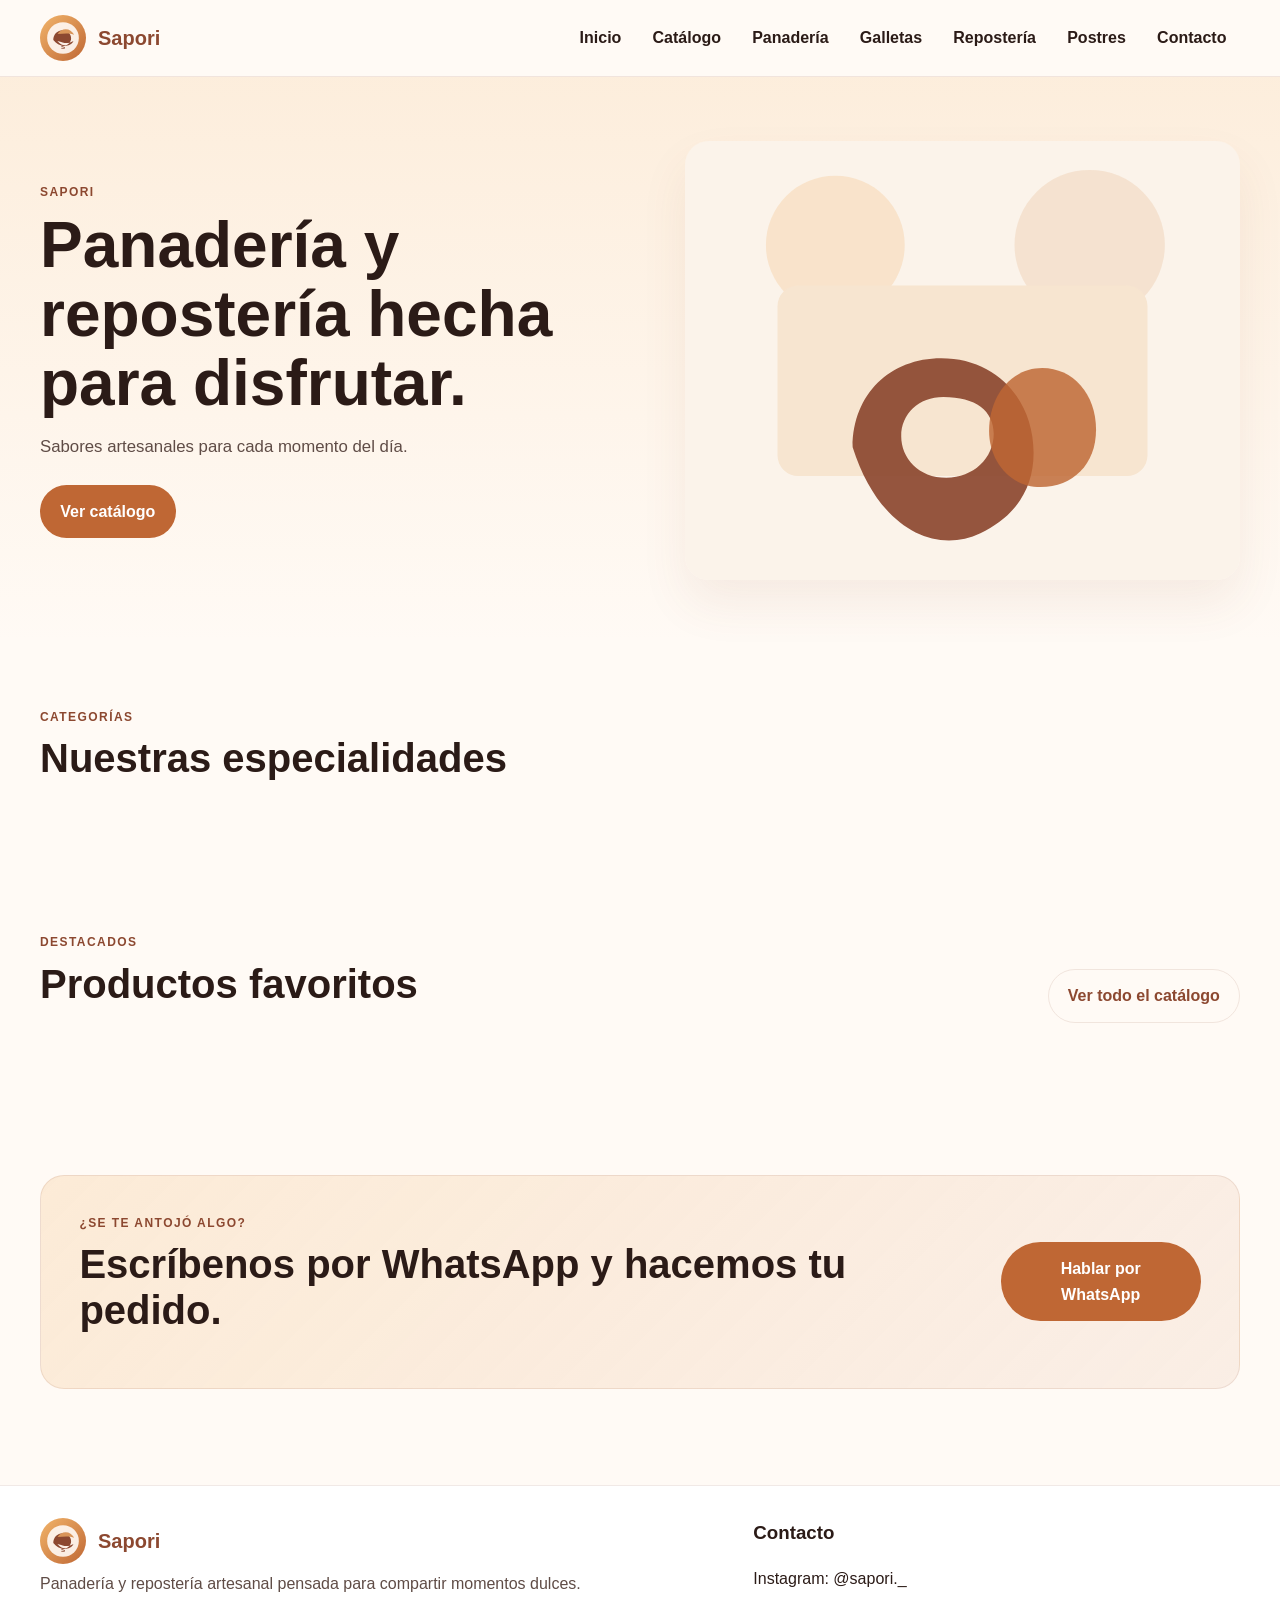
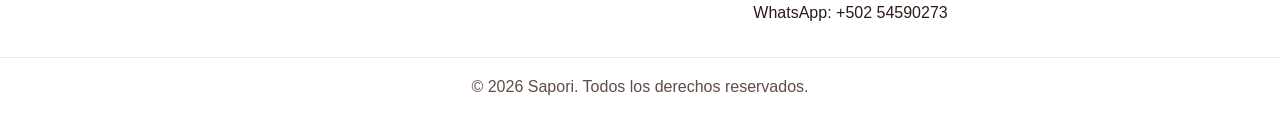
==== index.html @ 4bd4034b "Version 0.1" ====
﻿<!DOCTYPE html>
<html lang="es">
<head>
    <meta charset="UTF-8" />
    <meta name="viewport" content="width=device-width, initial-scale=1.0" />
    <meta name="description" content="Sapori ofrece panadería, galletas, repostería y postres artesanales listos para ordenar por WhatsApp." />
    <title>Sapori | Panadería y repostería</title>
    <link rel="stylesheet" href="css/styles.css" />
    <link rel="stylesheet" href="css/responsive.css" />
</head>
<body data-page="home">
    <header class="site-header">
        <div class="container header-inner">
            <a href="index.html" class="brand" aria-label="Ir a inicio">
                <img src="assets/img/logo/logo-sapori.svg" alt="Logo de Sapori" />
                <span>Sapori</span>
            </a>
            <button class="nav-toggle" aria-expanded="false" aria-controls="main-navigation" aria-label="Abrir menú de navegación">
                <span></span><span></span><span></span>
            </button>
            <nav class="site-nav" aria-label="Navegación principal">
                <ul id="main-navigation" class="nav-menu">
                    <li><a href="index.html">Inicio</a></li>
                    <li><a href="catalogo.html">Catálogo</a></li>
                    <li><a href="catalogo.html?categoria=panaderia">Panadería</a></li>
                    <li><a href="catalogo.html?categoria=galletas">Galletas</a></li>
                    <li><a href="catalogo.html?categoria=reposteria">Repostería</a></li>
                    <li><a href="catalogo.html?categoria=postres">Postres</a></li>
                    <li><a href="#contacto">Contacto</a></li>
                </ul>
            </nav>
        </div>
    </header>

    <main>
        <section class="hero section-spacing">
            <div class="container hero-grid">
                <div class="hero__content">
                    <p class="eyebrow">SAPORI</p>
                    <h1>Panadería y repostería hecha para disfrutar.</h1>
                    <p class="hero__text">Sabores artesanales para cada momento del día.</p>
                    <div class="hero__actions">
                        <a class="button button--primary" href="catalogo.html">Ver catálogo</a>
                    </div>
                </div>
                <div class="hero__visual">
                    <img src="assets/img/banners/hero-bakery.svg" alt="Pasteles y pan artesanal de Sapori" />
                </div>
            </div>
        </section>

        <section class="categories section-spacing">
            <div class="container">
                <div class="section-header">
                    <p class="eyebrow">Categorías</p>
                    <h2>Nuestras especialidades</h2>
                </div>
                <div class="category-grid" id="category-grid"></div>
            </div>
        </section>

        <section class="featured section-spacing">
            <div class="container">
                <div class="section-header section-header--row">
                    <div>
                        <p class="eyebrow">Destacados</p>
                        <h2>Productos favoritos</h2>
                    </div>
                    <a class="button button--secondary" href="catalogo.html">Ver todo el catálogo</a>
                </div>
                <div class="product-grid" id="featured-products"></div>
            </div>
        </section>

        <section class="cta-whatsapp section-spacing" id="contacto">
            <div class="container cta-whatsapp__box">
                <div>
                    <p class="eyebrow">¿Se te antojó algo?</p>
                    <h2>Escríbenos por WhatsApp y hacemos tu pedido.</h2>
                </div>
                <button class="button button--primary" type="button" data-whatsapp-contact>Hablar por WhatsApp</button>
            </div>
        </section>
    </main>

    <footer class="site-footer">
        <div class="container footer-grid">
            <div>
                <a href="index.html" class="brand brand--footer" aria-label="Ir a inicio">
                    <img src="assets/img/logo/logo-sapori.svg" alt="Logo de Sapori" />
                    <span>Sapori</span>
                </a>
                <p>Panadería y repostería artesanal pensada para compartir momentos dulces.</p>
            </div>
            <div>
                <h3>Contacto</h3>
                <ul class="footer-links">
                    <li><a href="https://www.instagram.com/sapori._/" target="_blank" rel="noreferrer">Instagram: @sapori._</a></li>
                    <li><a href="https://wa.me/50254590273" target="_blank" rel="noreferrer">WhatsApp: +502 54590273</a></li>
                </ul>
            </div>
        </div>
        <div class="footer-bottom">
            <div class="container">
                <p>© 2026 Sapori. Todos los derechos reservados.</p>
            </div>
        </div>
    </footer>

    <script src="data/categorias.js"></script>
    <script src="data/productos.js"></script>
    <script src="js/app.js"></script>
    <script src="js/whatsapp.js"></script>
    <script>
        document.addEventListener('DOMContentLoaded', function () {
            const categoryGrid = document.getElementById('category-grid');
            if (categoryGrid && window.categorias) {
                categoryGrid.innerHTML = window.categorias.map(function (category) {
                    return '<a href="catalogo.html?categoria=' + category.id + '" class="category-card"><span class="category-card__title">' + category.nombre + '</span></a>';
                }).join('');
            }

            if (window.SaporiWhatsApp && typeof window.SaporiWhatsApp.initContactButtons === 'function') {
                window.SaporiWhatsApp.initContactButtons();
            }
        });
    </script>
</body>
</html>
---- css/styles.css ----
﻿:root {
    --color-primary: #8C4830;
    --color-secondary: #BF6734;
    --color-neutral: #BFAE9F;
    --color-accent: #D99559;
    --color-accent-light: #F2B56B;
    --color-text: #2b1b17;
    --color-text-soft: #5f4c46;
    --color-background: #fffaf5;
    --color-surface: #fff;
    --color-border: rgba(140, 72, 48, 0.12);
    --color-shadow: rgba(60, 25, 15, 0.08);
    --radius-lg: 24px;
    --radius-md: 16px;
    --container-width: 1200px;
    --transition: 0.2s ease;
}

* { box-sizing: border-box; }
html { scroll-behavior: smooth; }
body {
    margin: 0;
    font-family: Arial, Helvetica, sans-serif;
    background: var(--color-background);
    color: var(--color-text);
    line-height: 1.6;
}
img { max-width: 100%; display: block; }
a { color: inherit; text-decoration: none; }
button, textarea { font: inherit; }
button { cursor: pointer; }
.container { width: min(100% - 2rem, var(--container-width)); margin: 0 auto; }
.section-spacing { padding: 4rem 0; }
.section-spacing-sm { padding: 1.5rem 0 0.5rem; }
.eyebrow {
    margin: 0 0 0.5rem;
    font-size: 0.75rem;
    letter-spacing: 0.12em;
    text-transform: uppercase;
    font-weight: 700;
    color: var(--color-primary);
}
h1, h2, h3, p { margin-top: 0; }
h1 { font-size: clamp(2.1rem, 6vw, 4rem); line-height: 1.08; margin-bottom: 1rem; }
h2 { font-size: clamp(1.7rem, 5vw, 2.5rem); line-height: 1.15; margin-bottom: 1rem; }
p { color: var(--color-text-soft); }
.site-header {
    position: sticky; top: 0; z-index: 100; background: rgba(255, 250, 245, 0.95);
    border-bottom: 1px solid var(--color-border); backdrop-filter: blur(8px);
}
.header-inner { display: flex; align-items: center; justify-content: space-between; min-height: 76px; }
.brand { display: inline-flex; align-items: center; gap: 0.75rem; font-size: 1.25rem; font-weight: 700; color: var(--color-primary); }
.brand img { width: 46px; height: 46px; border-radius: 50%; object-fit: cover; }
.nav-toggle {
    display: inline-flex; flex-direction: column; justify-content: center; gap: 5px;
    width: 46px; height: 46px; border: 1px solid var(--color-border); border-radius: 12px; background: var(--color-surface);
}
.nav-toggle span { width: 22px; height: 2px; background: var(--color-primary); display: block; margin: 0 auto; }
.nav-menu {
    position: absolute; right: 0; top: calc(100% + 0.75rem); min-width: min(80vw, 260px); display: none; flex-direction: column;
    list-style: none; padding: 1rem; margin: 0; background: var(--color-surface); border: 1px solid var(--color-border); border-radius: var(--radius-md);
    box-shadow: 0 16px 34px var(--color-shadow);
}
.nav-menu.is-open { display: flex; }
.nav-menu a { display: block; padding: 0.7rem 0.5rem; color: var(--color-text); font-weight: 600; }
.nav-menu a:hover, .nav-menu a:focus-visible { color: var(--color-primary); }
.hero-grid, .footer-grid, .product-detail { display: grid; gap: 2rem; }
.hero { background: linear-gradient(180deg, rgba(242, 181, 107, 0.18) 0%, rgba(255,255,255,0) 100%); }
.hero__content { display: flex; flex-direction: column; justify-content: center; }
.hero__text { font-size: 1.05rem; margin-bottom: 1.5rem; }
.hero__actions { display: flex; gap: 1rem; flex-wrap: wrap; }
.hero__visual img { border-radius: var(--radius-lg); box-shadow: 0 24px 48px rgba(140, 72, 48, 0.08); }
.button {
    display: inline-flex; align-items: center; justify-content: center; min-height: 48px; padding: 0.8rem 1.2rem; border-radius: 999px; border: 1px solid transparent;
    font-weight: 700; transition: transform var(--transition), background var(--transition), border-color var(--transition);
}
.button:hover, .button:focus-visible { transform: translateY(-1px); }
.button--primary { background: var(--color-secondary); color: #fff; }
.button--primary:hover, .button--primary:focus-visible { background: var(--color-primary); }
.button--secondary { background: transparent; border-color: var(--color-border); color: var(--color-primary); }
.button--ghost { background: #f4eee9; color: var(--color-text-soft); pointer-events: none; }
.section-header { margin-bottom: 1.5rem; }
.section-header--row { display: flex; flex-wrap: wrap; align-items: end; justify-content: space-between; gap: 1rem; }
.category-grid, .product-grid { display: grid; gap: 1.25rem; }
.category-card {
    display: flex; align-items: end; justify-content: center; min-height: 180px; padding: 1.5rem;
    background: linear-gradient(135deg, rgba(191, 103, 52, 0.9), rgba(217, 149, 89, 0.85));
    color: #fff; border-radius: var(--radius-lg); box-shadow: 0 18px 30px rgba(140, 72, 48, 0.1);
}
.category-card__title { font-size: 1.25rem; font-weight: 700; }
.product-card { overflow: hidden; background: var(--color-surface); border: 1px solid var(--color-border); border-radius: var(--radius-lg); box-shadow: 0 10px 24px var(--color-shadow); }
.product-card__link { display: block; height: 100%; }
.product-card__link img { width: 100%; height: 220px; object-fit: cover; background: #f8efe7; }
.product-card__body { padding: 1rem; }
.product-card__meta { display: flex; justify-content: space-between; align-items: center; gap: 0.75rem; font-size: 0.75rem; color: var(--color-text-soft); text-transform: uppercase; letter-spacing: 0.04em; margin-bottom: 0.75rem; }
.product-card__status { display: inline-flex; align-items: center; padding: 0.35rem 0.6rem; border-radius: 999px; font-weight: 700; }
.is-available { background: rgba(32, 168, 98, 0.12); color: #1b7a52; }
.is-unavailable { background: rgba(140, 72, 48, 0.08); color: var(--color-primary); }
.product-card__price { font-size: 1.2rem; font-weight: 700; color: var(--color-primary); margin-bottom: 0.8rem; }
.product-card__cta-row { display: flex; flex-wrap: wrap; gap: 0.75rem; margin-top: 1rem; }
.filter-row { display: flex; gap: 0.75rem; overflow-x: auto; padding-bottom: 0.5rem; }
.filter-chip {
    display: inline-flex; align-items: center; justify-content: center; white-space: nowrap; min-height: 42px; padding: 0.6rem 1rem; border-radius: 999px;
    border: 1px solid var(--color-border); background: var(--color-surface); color: var(--color-text); font-weight: 600;
}
.filter-chip.is-active { background: var(--color-secondary); border-color: var(--color-secondary); color: #fff; }
.cta-whatsapp__box {
    display: flex; flex-direction: column; gap: 1.5rem; align-items: start; padding: clamp(1.5rem, 3vw, 2.5rem);
    background: linear-gradient(135deg, rgba(242, 181, 107, 0.22), rgba(191, 103, 52, 0.08)); border: 1px solid var(--color-border); border-radius: var(--radius-lg);
}
.site-footer { background: #fff; border-top: 1px solid var(--color-border); margin-top: 2rem; }
.footer-grid { padding: 2rem 0; }
.footer-links { list-style: none; padding: 0; display: grid; gap: 0.5rem; margin: 0; }
.footer-bottom { border-top: 1px solid var(--color-border); padding: 1rem 0; text-align: center; }
.product-detail__media img { width: 100%; height: clamp(280px, 45vw, 480px); object-fit: cover; border-radius: var(--radius-lg); background: #f7efe7; }
.product-detail__content { display: flex; flex-direction: column; justify-content: center; }
.product-detail__eyebrow { margin-bottom: 0.5rem; color: var(--color-primary); text-transform: uppercase; letter-spacing: 0.08em; font-size: 0.75rem; font-weight: 700; }
.product-detail__price { font-size: clamp(1.6rem, 4vw, 2.2rem); color: var(--color-primary); font-weight: 700; margin-bottom: 0.75rem; }
.status-badge { display: inline-flex; align-items: center; justify-content: center; width: fit-content; min-height: 2.1rem; padding: 0.35rem 0.8rem; border-radius: 999px; font-weight: 700; }
.status-badge--online { background: rgba(32, 168, 98, 0.12); color: #1b7a52; }
.status-badge--offline { background: rgba(140, 72, 48, 0.08); color: var(--color-primary); }
.product-detail__description { margin: 1rem 0 1.2rem; font-size: 1.05rem; }
.product-detail__actions { display: flex; flex-wrap: wrap; gap: 1rem; }
.product-detail__empty { padding: 2rem; border: 1px solid var(--color-border); border-radius: var(--radius-lg); background: var(--color-surface); text-align: center; }
.order-dialog { position: fixed; inset: 0; display: none; place-items: center; padding: 1rem; background: rgba(20,12,10,0.42); z-index: 200; }
.order-dialog.is-visible { display: grid; }
.order-dialog__panel { position: relative; width: min(100%, 540px); background: var(--color-surface); border-radius: var(--radius-lg); padding: 1.5rem; box-shadow: 0 22px 44px rgba(20,12,10,0.18); }
.order-dialog__close { position: absolute; top: 0.8rem; right: 0.8rem; border: 0; background: transparent; color: var(--color-text-soft); font-size: 2rem; line-height: 1; }
.order-dialog__item { margin: 1rem 0 1.2rem; padding: 1rem; background: #faf2ea; border-radius: var(--radius-md); }
.order-dialog label { display: block; margin-bottom: 0.5rem; font-weight: 700; color: var(--color-text); }
.order-dialog textarea { width: 100%; min-height: 150px; padding: 0.9rem 1rem; border: 1px solid var(--color-border); border-radius: var(--radius-md); resize: vertical; background: #fff; margin-bottom: 1rem; }
.empty-state { padding: 2rem 1rem; border: 1px solid var(--color-border); border-radius: var(--radius-md); background: var(--color-surface); text-align: center; }
:focus-visible { outline: 2px solid var(--color-primary); outline-offset: 3px; }
@media (min-width: 768px) {
    .nav-toggle { display: none; }
    .site-nav { display: block; }
    .nav-menu {
        position: static; display: flex; min-width: unset; flex-direction: row; gap: 0.25rem; background: transparent; border: 0; box-shadow: none; padding: 0;
    }
    .nav-menu a { padding: 0.5rem 0.85rem; }
    .category-grid { grid-template-columns: repeat(2, minmax(0, 1fr)); }
    .product-grid { grid-template-columns: repeat(2, minmax(0, 1fr)); }
    .footer-grid { grid-template-columns: 1.4fr 1fr; }
    .product-detail { grid-template-columns: 1.1fr 1fr; }
    .cta-whatsapp__box { flex-direction: row; justify-content: space-between; align-items: center; }
}
@media (min-width: 1024px) {
    .category-grid { grid-template-columns: repeat(4, minmax(0, 1fr)); }
    .product-grid { grid-template-columns: repeat(3, minmax(0, 1fr)); }
}
---- css/responsive.css ----
﻿@media (min-width: 768px) {
    .hero-grid { grid-template-columns: 1.05fr 0.95fr; }
    .page-header .container { max-width: 720px; }
}
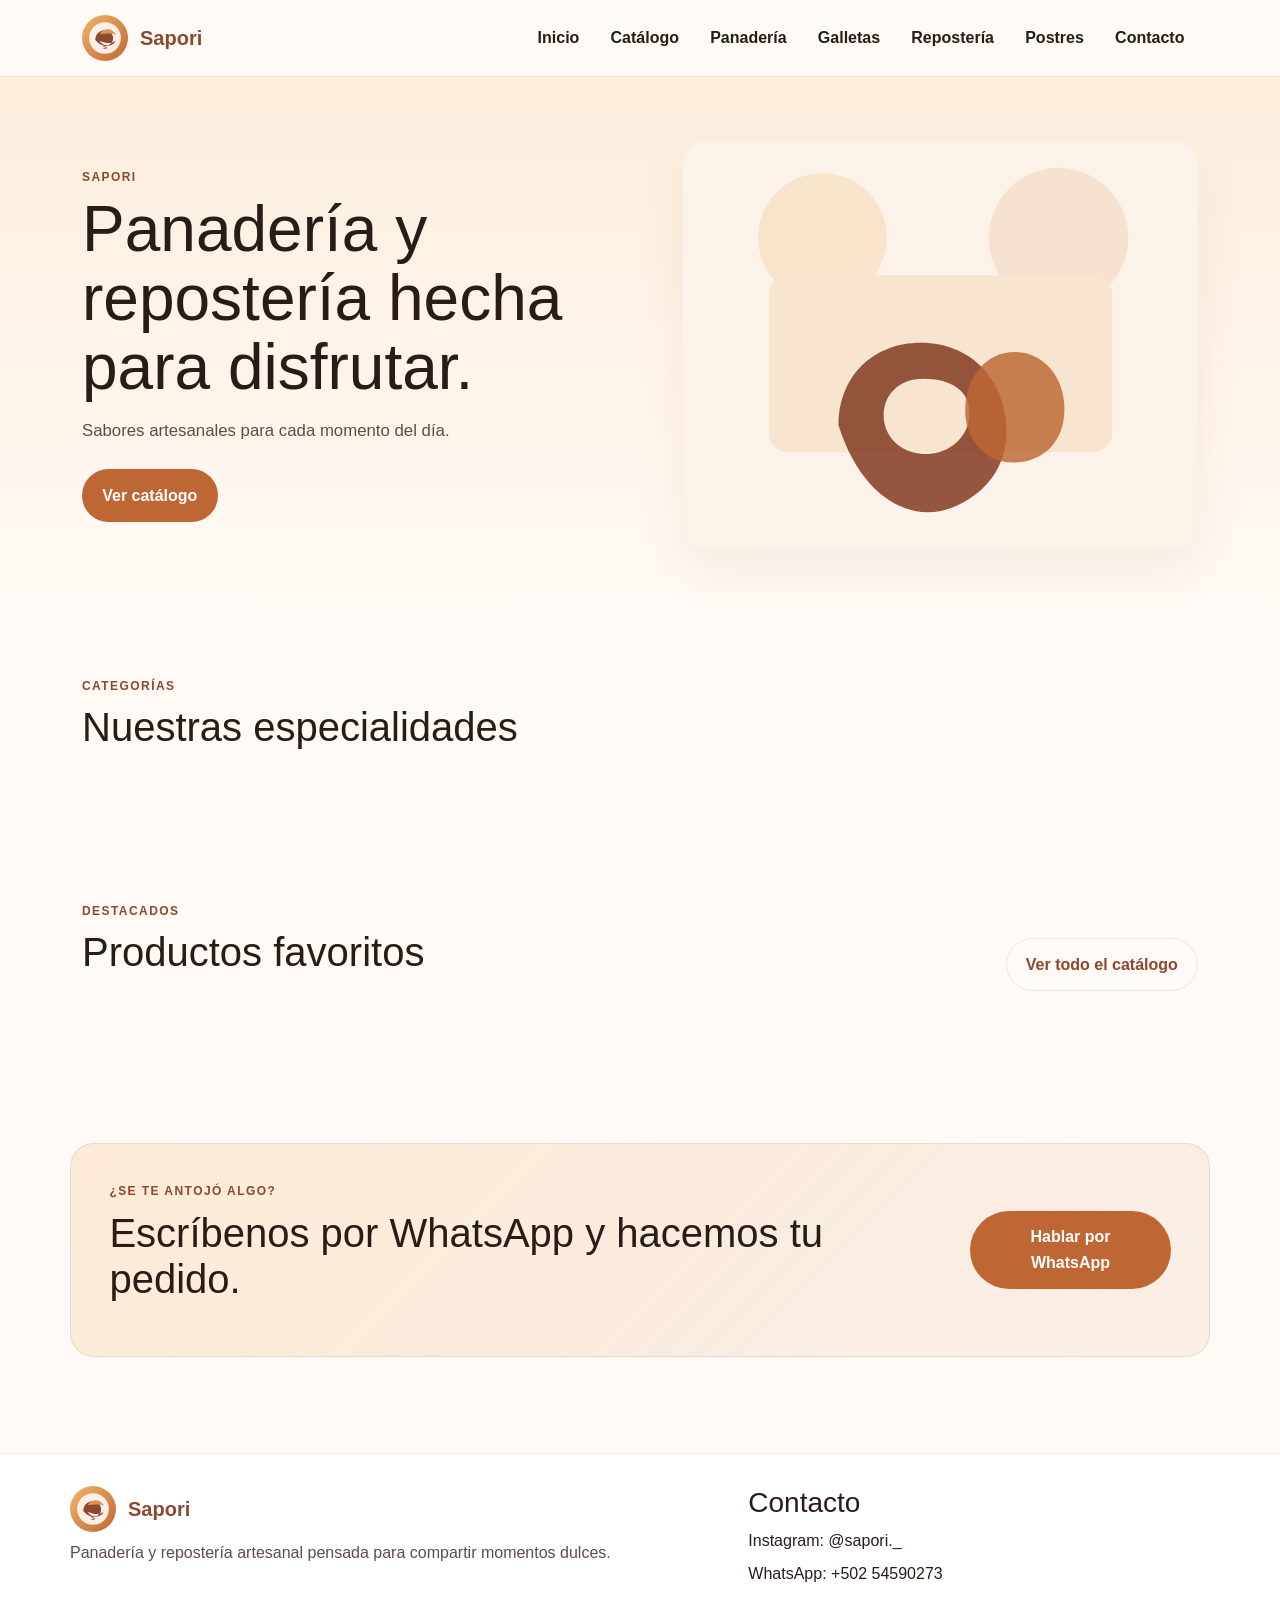
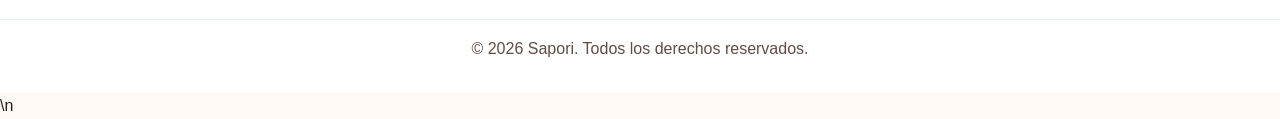
==== commit aa2d5393: "Version 0.2" ====
--- a/index.html
+++ b/index.html
@@ -1,6 +1,6 @@
 ﻿<!DOCTYPE html>
 <html lang="es">
-<head>
+<head>    <link href="https://cdn.jsdelivr.net/npm/bootstrap@5.3.3/dist/css/bootstrap.min.css" rel="stylesheet">
     <meta charset="UTF-8" />
     <meta name="viewport" content="width=device-width, initial-scale=1.0" />
     <meta name="description" content="Sapori ofrece panadería, galletas, repostería y postres artesanales listos para ordenar por WhatsApp." />
@@ -124,6 +124,9 @@
                 window.SaporiWhatsApp.initContactButtons();
             }
         });
-    </script>
-</body>
+    </script>    <script src="https://cdn.jsdelivr.net/npm/bootstrap@5.3.3/dist/js/bootstrap.bundle.min.js"></script>\n</body>
 </html>
+
+
+
+
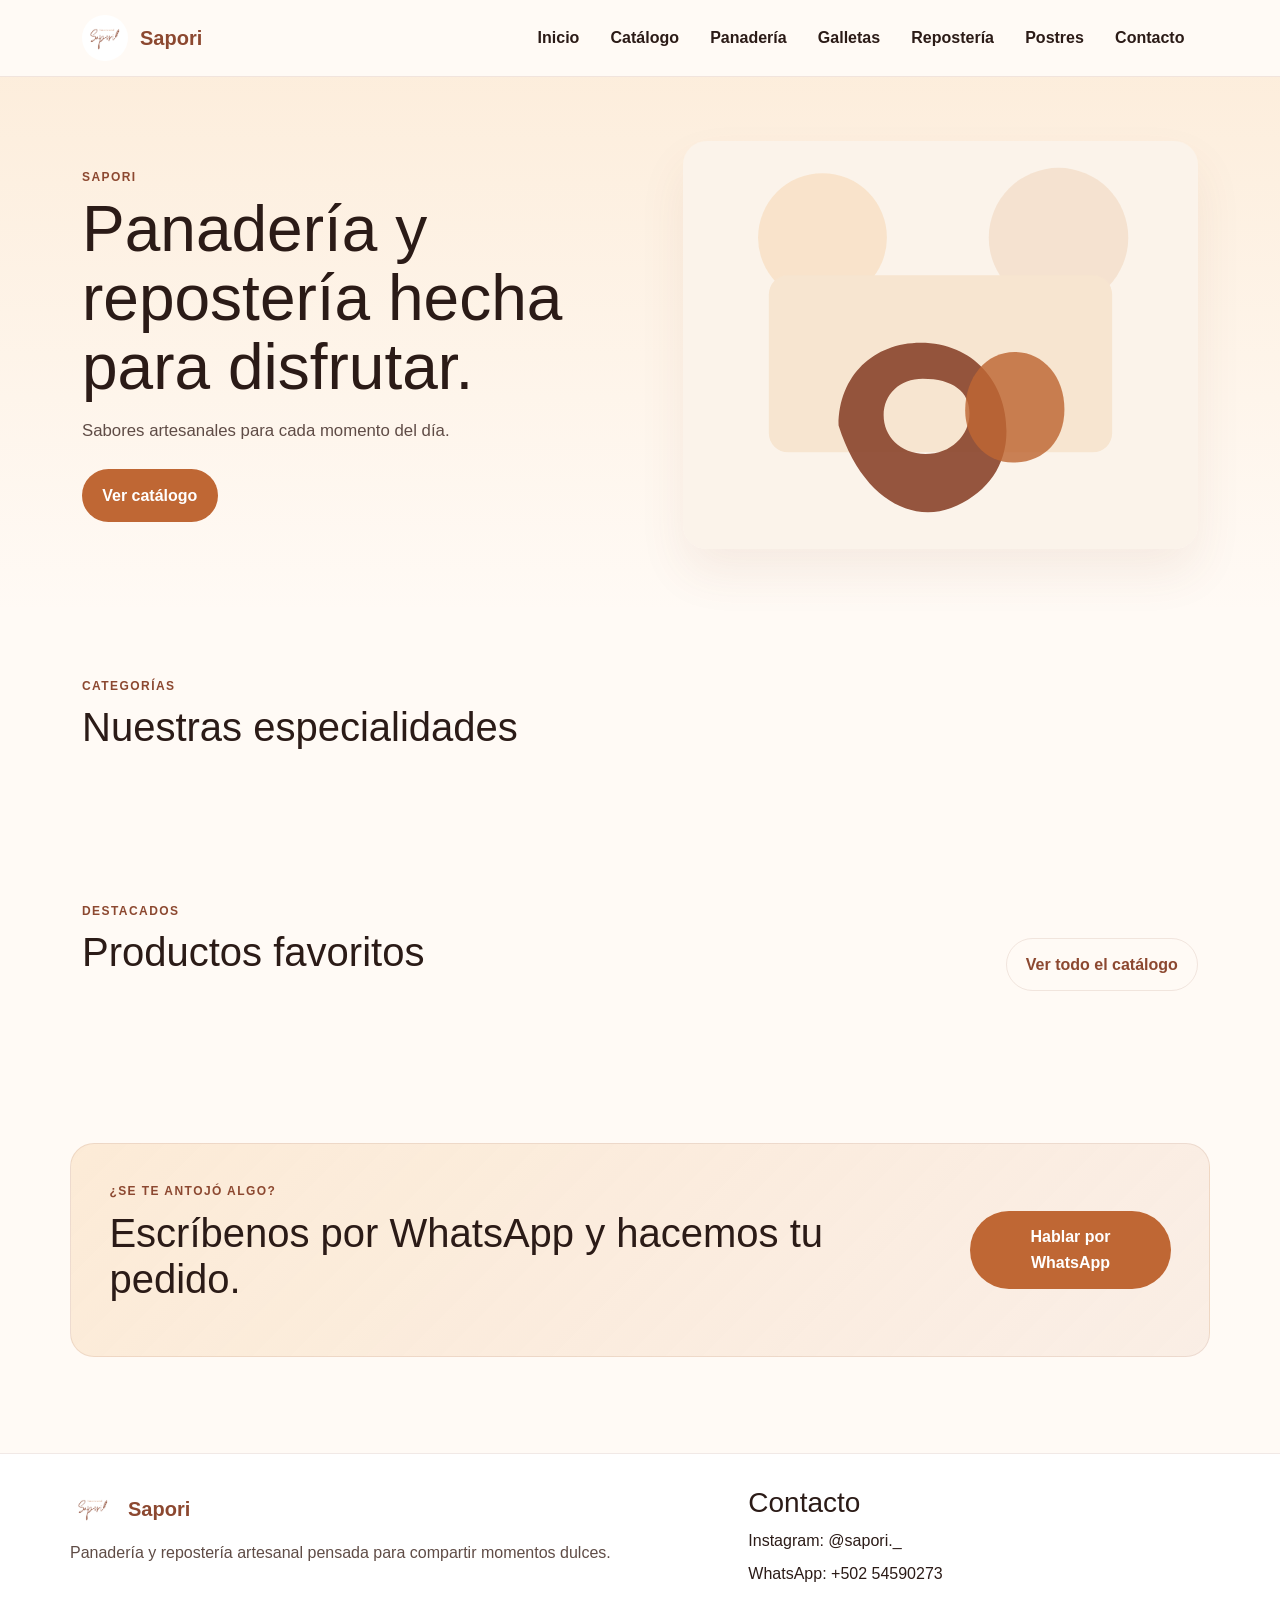
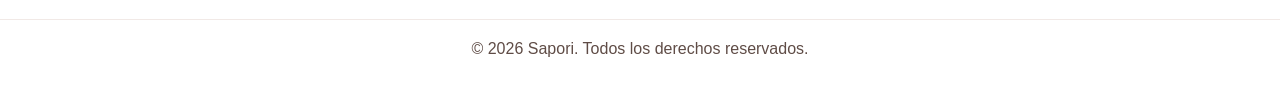
==== commit fd77cb86: "Correcciones generales" ====
--- a/index.html
+++ b/index.html
@@ -12,7 +12,7 @@
     <header class="site-header">
         <div class="container header-inner">
             <a href="index.html" class="brand" aria-label="Ir a inicio">
-                <img src="assets/img/logo/logo-sapori.svg" alt="Logo de Sapori" />
+                <img src="assets/img/logo/logo.png" alt="Logo de Sapori" />
                 <span>Sapori</span>
             </a>
             <button class="nav-toggle" aria-expanded="false" aria-controls="main-navigation" aria-label="Abrir menú de navegación">
@@ -87,7 +87,7 @@
         <div class="container footer-grid">
             <div>
                 <a href="index.html" class="brand brand--footer" aria-label="Ir a inicio">
-                    <img src="assets/img/logo/logo-sapori.svg" alt="Logo de Sapori" />
+                    <img src="assets/img/logo/logo.png" alt="Logo de Sapori" />
                     <span>Sapori</span>
                 </a>
                 <p>Panadería y repostería artesanal pensada para compartir momentos dulces.</p>
@@ -124,7 +124,7 @@
                 window.SaporiWhatsApp.initContactButtons();
             }
         });
-    </script>    <script src="https://cdn.jsdelivr.net/npm/bootstrap@5.3.3/dist/js/bootstrap.bundle.min.js"></script>\n</body>
+    </script>    <script src="https://cdn.jsdelivr.net/npm/bootstrap@5.3.3/dist/js/bootstrap.bundle.min.js"></script></body>
 </html>
 
 
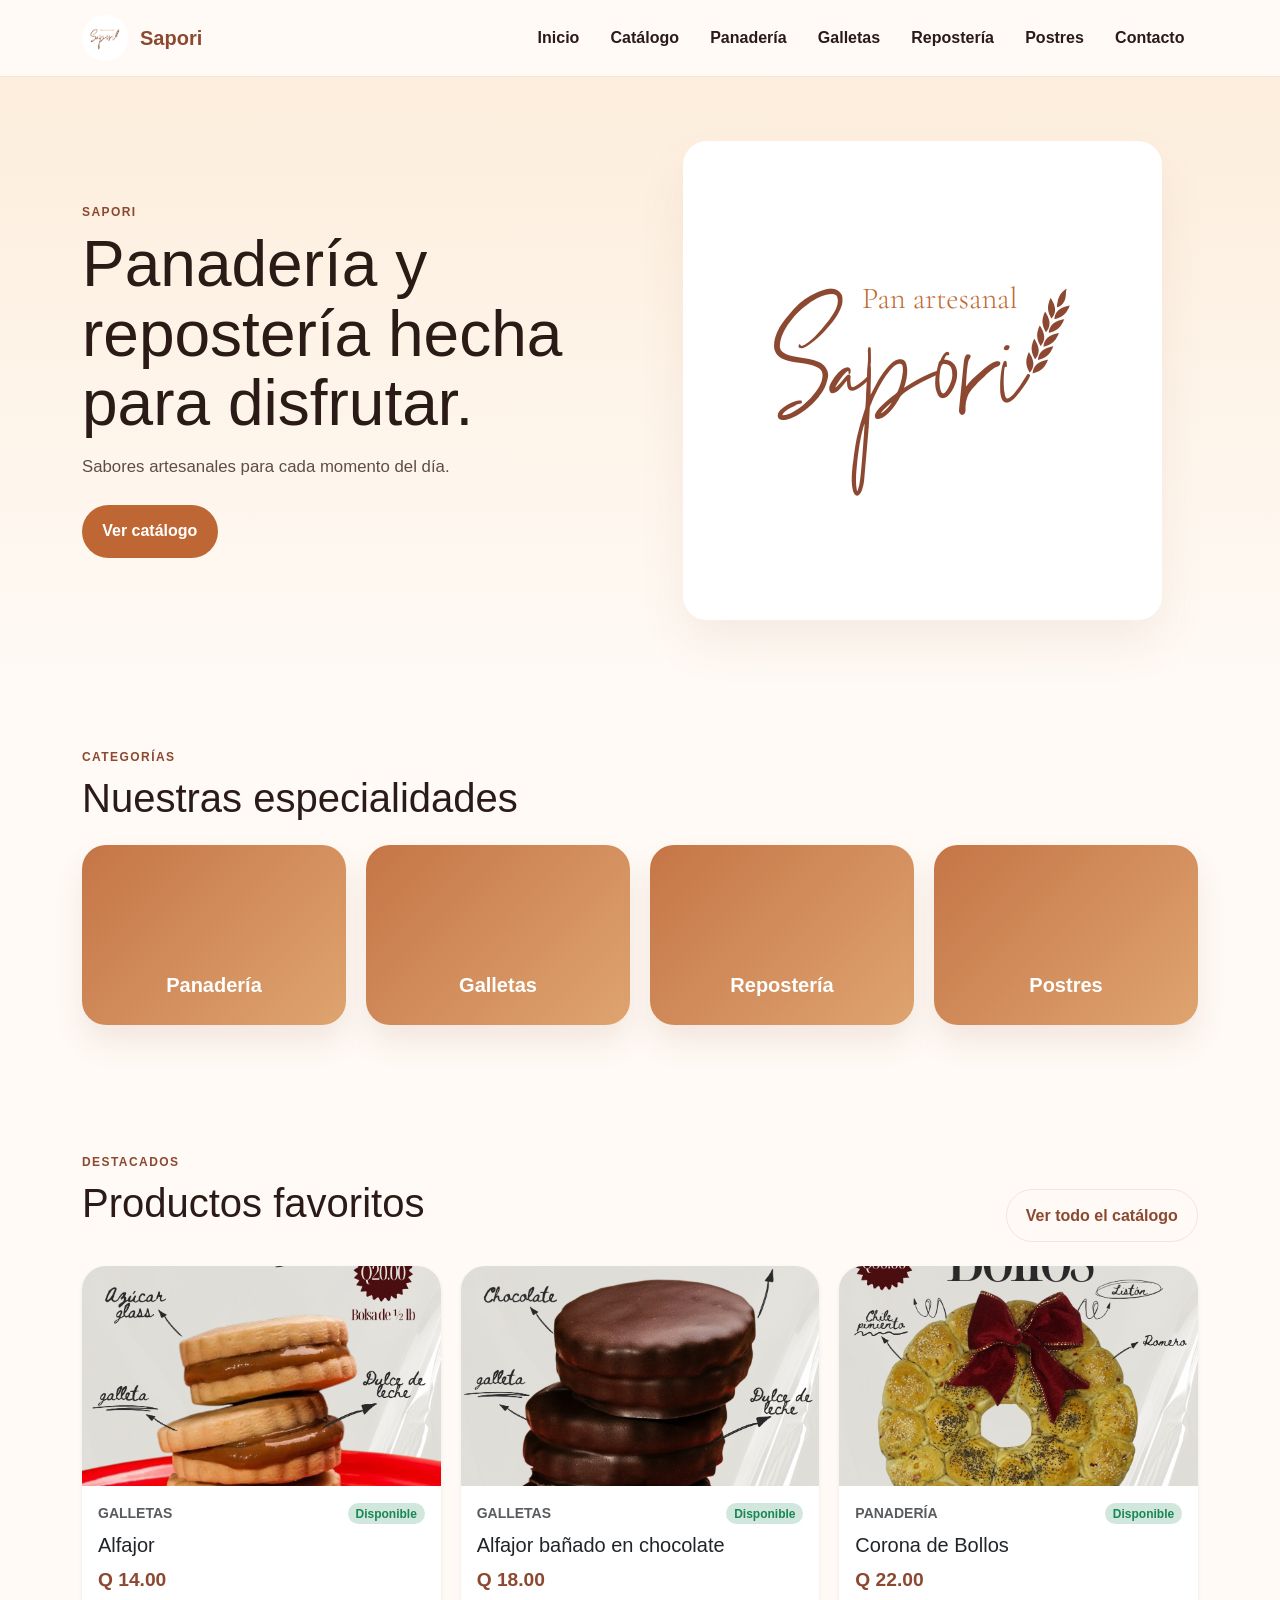
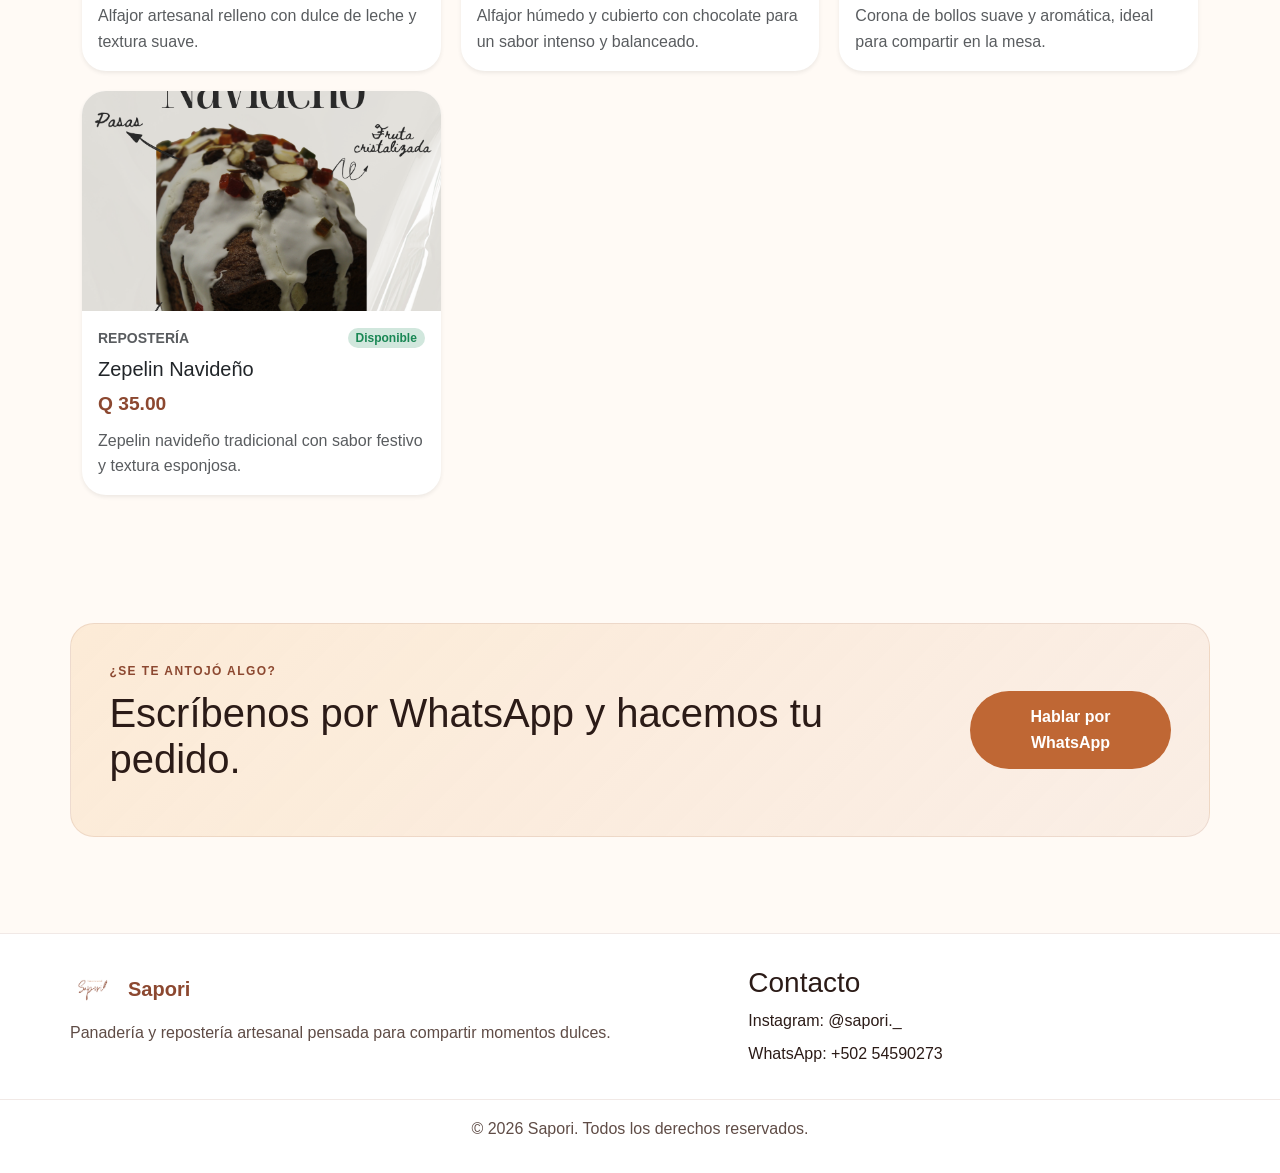
==== commit 984f23ba: "Correciones a Version 0.3" ====
--- a/index.html
+++ b/index.html
@@ -44,7 +44,7 @@
                     </div>
                 </div>
                 <div class="hero__visual">
-                    <img src="assets/img/banners/hero-bakery.svg" alt="Pasteles y pan artesanal de Sapori" />
+                    <img src="assets/img/logo/logo.png" alt="Pasteles y pan artesanal de Sapori" />
                 </div>
             </div>
         </section>
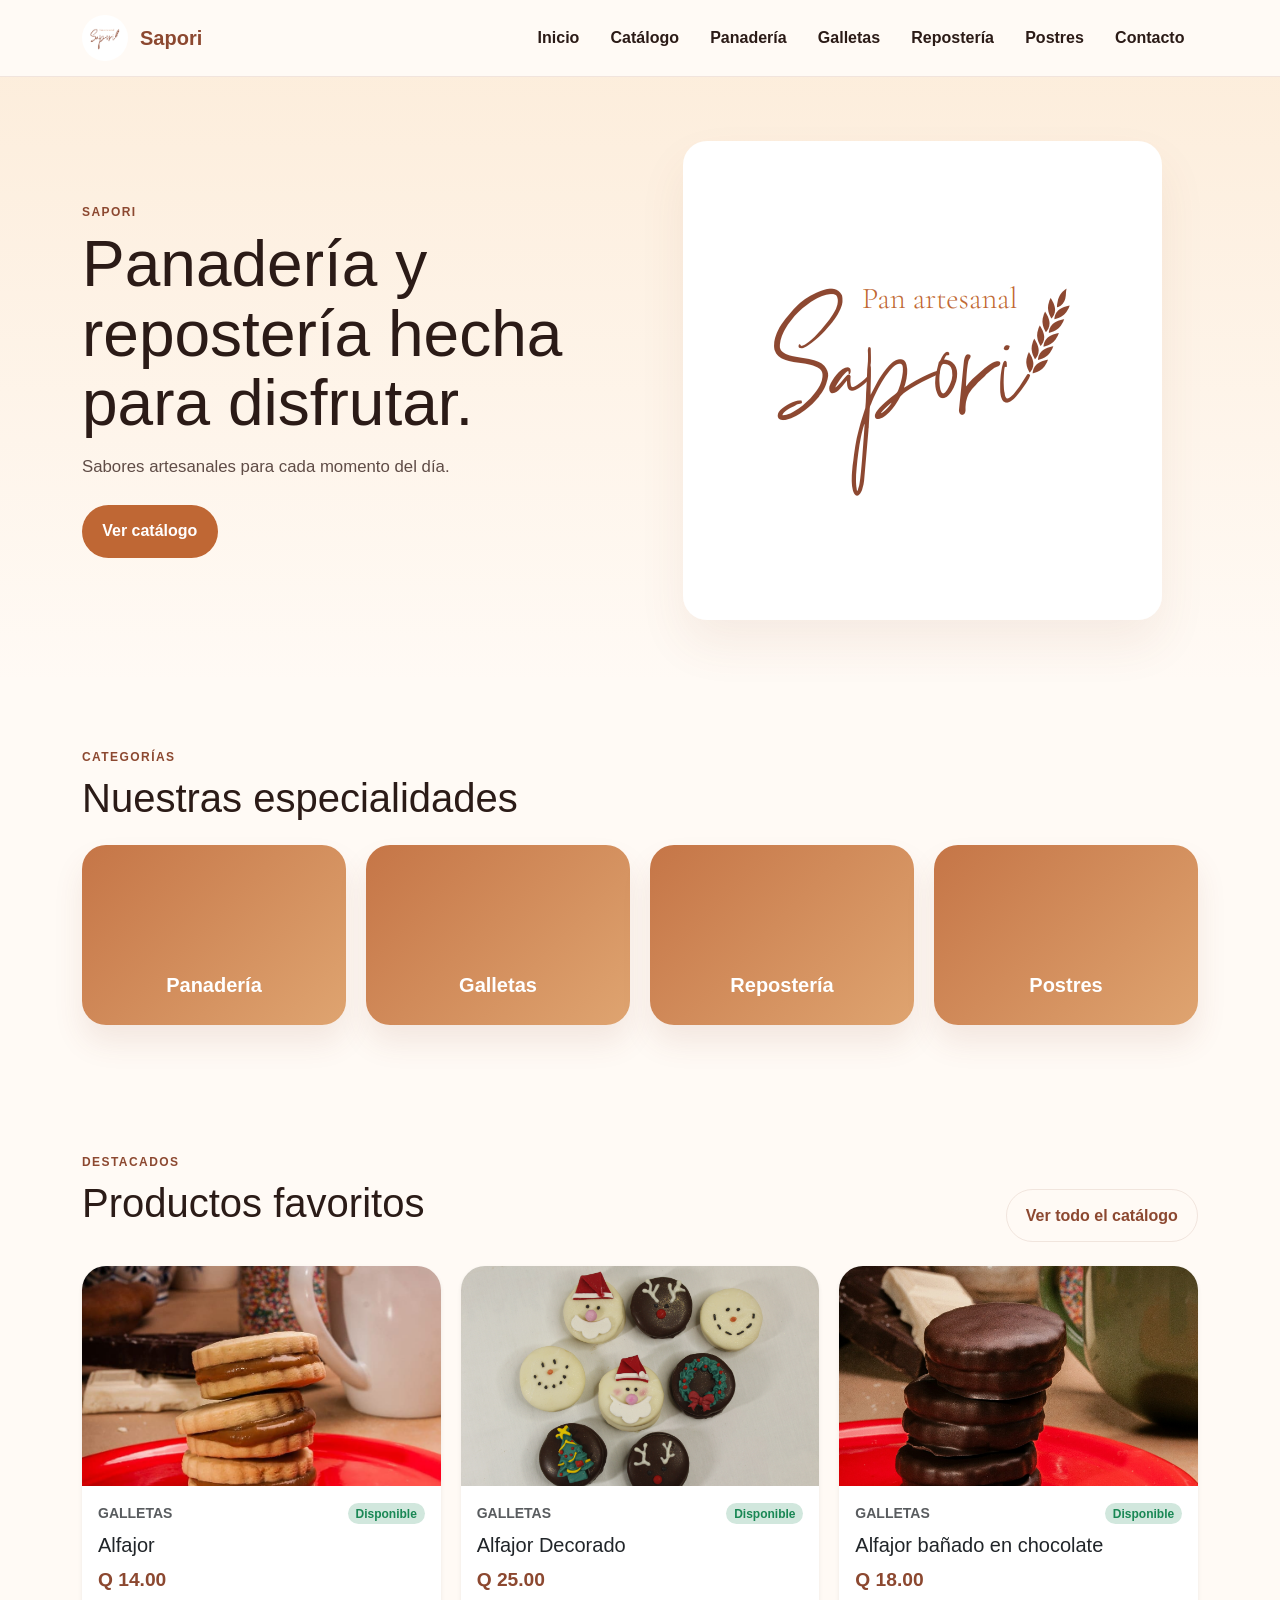
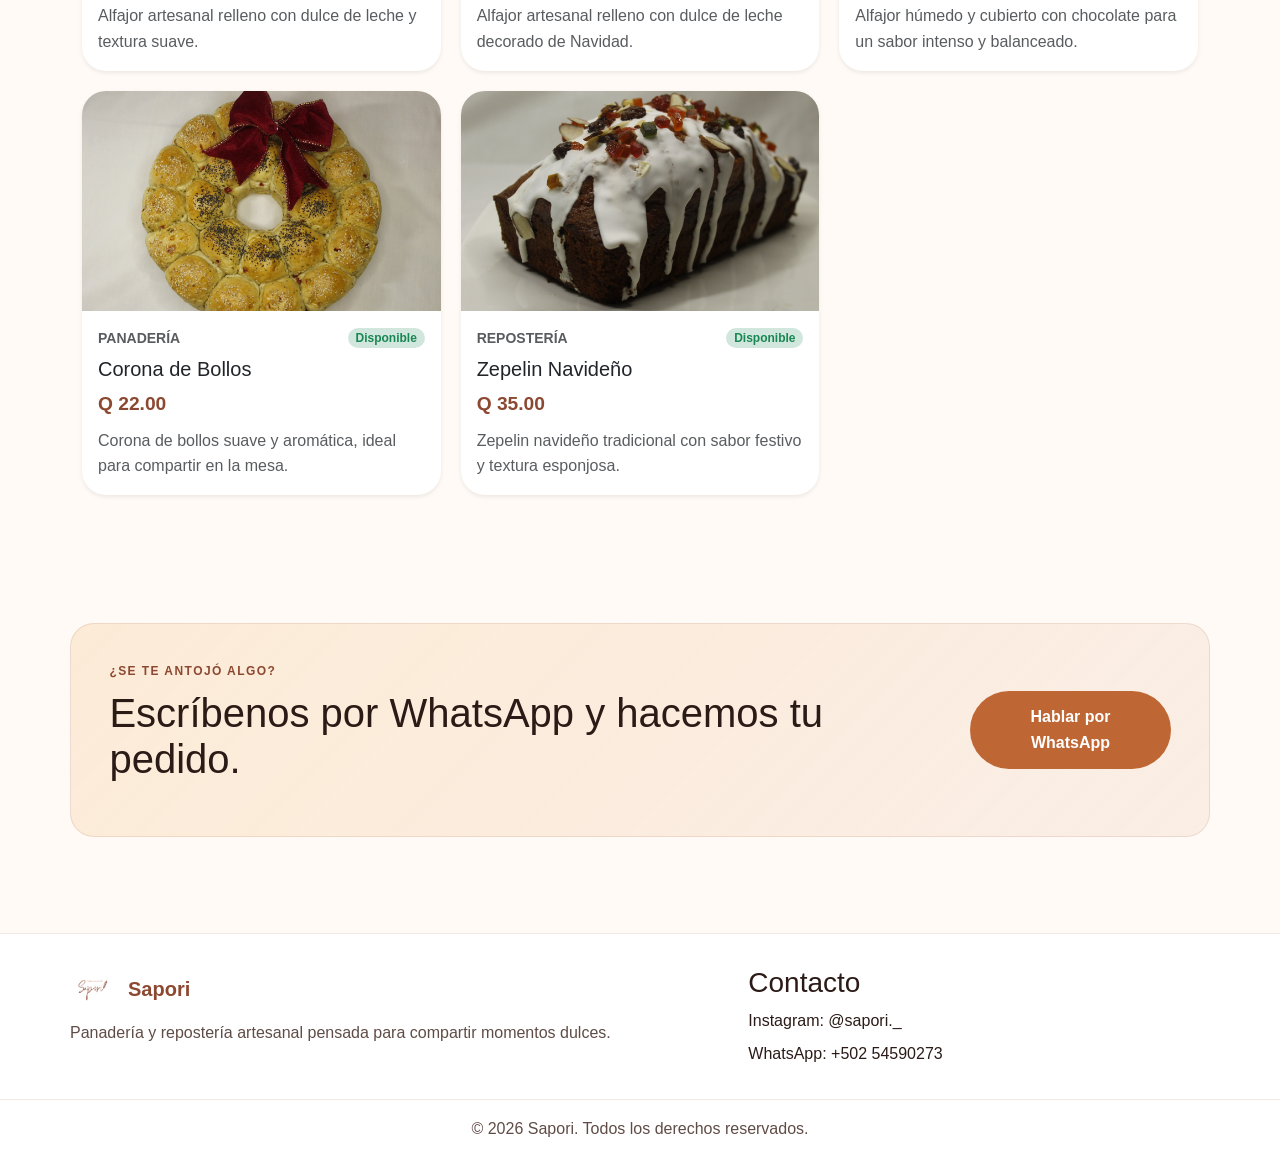
==== commit eceb2498: "Version 0.4 con meta Datos" ====
--- a/index.html
+++ b/index.html
@@ -1,9 +1,24 @@
 ﻿<!DOCTYPE html>
 <html lang="es">
-<head>    <link href="https://cdn.jsdelivr.net/npm/bootstrap@5.3.3/dist/css/bootstrap.min.css" rel="stylesheet">
+<head>
+    <link href="https://cdn.jsdelivr.net/npm/bootstrap@5.3.3/dist/css/bootstrap.min.css" rel="stylesheet">
     <meta charset="UTF-8" />
     <meta name="viewport" content="width=device-width, initial-scale=1.0" />
-    <meta name="description" content="Sapori ofrece panadería, galletas, repostería y postres artesanales listos para ordenar por WhatsApp." />
+    <meta name="description" content="Sapori: panadería y repostería artesanal en Guatemala. Descubre nuestros productos y haz tu pedido por WhatsApp." />
+    <link rel="canonical" href="https://horaciocaniz.github.io/saporigt/" />
+    <meta property="og:type" content="website" />
+    <meta property="og:locale" content="es_GT" />
+    <meta property="og:site_name" content="Sapori" />
+    <meta property="og:title" content="Sapori | Panadería y repostería artesanal" />
+    <meta property="og:description" content="Panadería y repostería artesanal hecha para disfrutar. Conoce el catálogo de Sapori y ordena por WhatsApp." />
+    <meta property="og:url" content="https://horaciocaniz.github.io/saporigt/" />
+    <meta property="og:image" content="https://horaciocaniz.github.io/saporigt/assets/img/logo/logo.png" />
+    <meta property="og:image:alt" content="Logo de Sapori" />
+    <meta property="og:image:type" content="image/png" />
+    <meta name="twitter:card" content="summary" />
+    <meta name="twitter:title" content="Sapori | Panadería y repostería artesanal" />
+    <meta name="twitter:description" content="Conoce el catálogo de Sapori y ordena panadería y repostería artesanal por WhatsApp." />
+    <meta name="twitter:image" content="https://horaciocaniz.github.io/saporigt/assets/img/logo/logo.png" />
     <title>Sapori | Panadería y repostería</title>
     <link rel="stylesheet" href="css/styles.css" />
     <link rel="stylesheet" href="css/responsive.css" />
@@ -124,9 +139,14 @@
                 window.SaporiWhatsApp.initContactButtons();
             }
         });
-    </script>    <script src="https://cdn.jsdelivr.net/npm/bootstrap@5.3.3/dist/js/bootstrap.bundle.min.js"></script></body>
+    </script>
+    <script src="https://cdn.jsdelivr.net/npm/bootstrap@5.3.3/dist/js/bootstrap.bundle.min.js"></script>
+</body>
 </html>
 
 
 
 
+
+
+
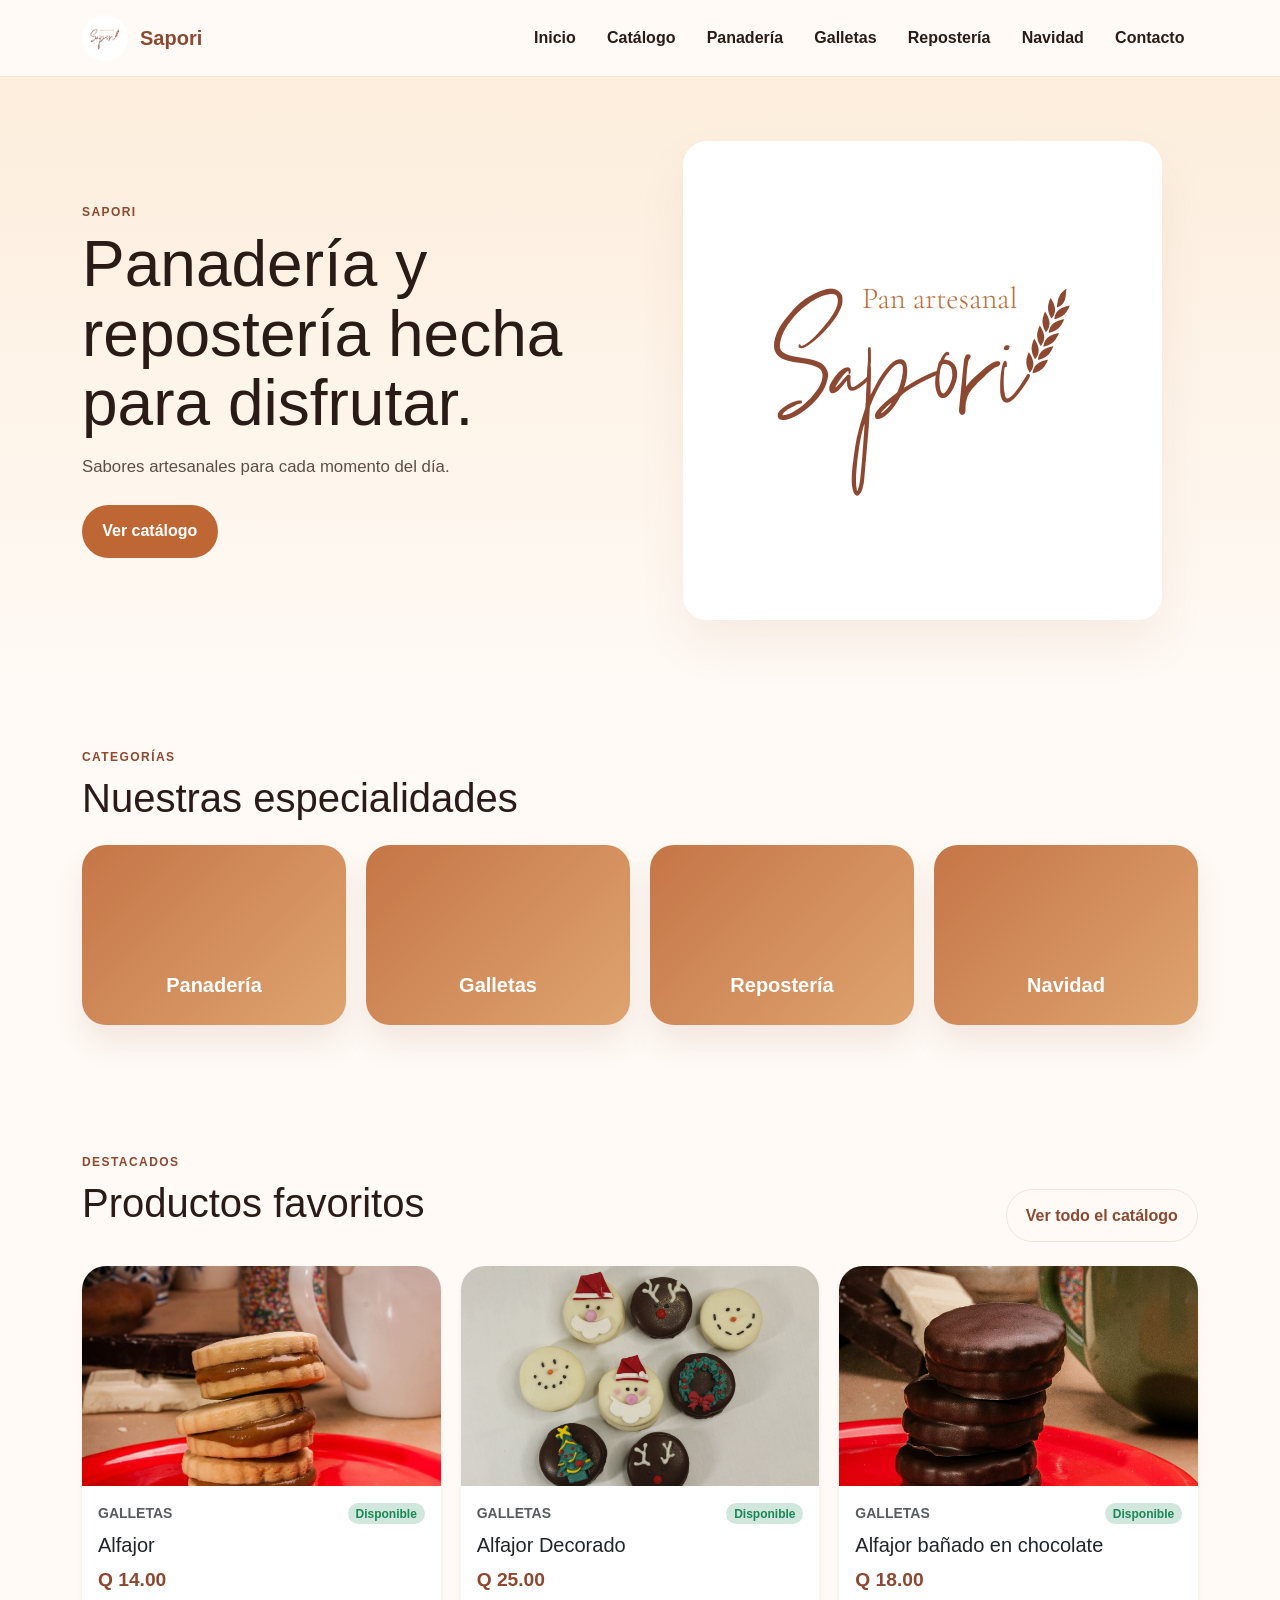
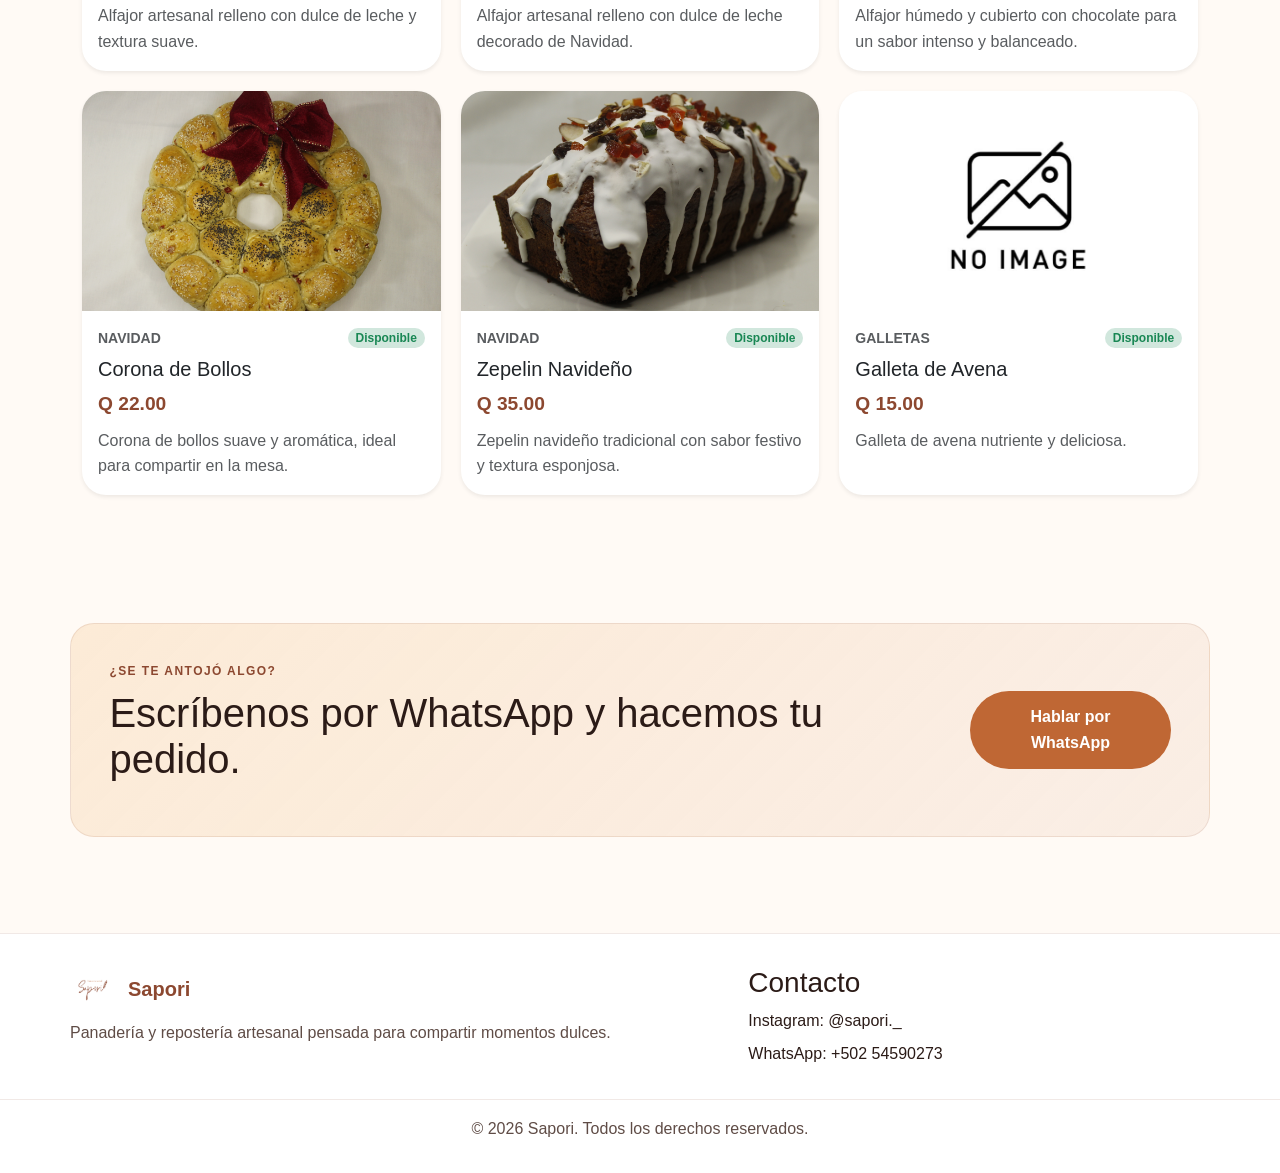
==== commit a3f1ae40: "Version 0.5.1 Actualizar la categoria de "Postres" por  "Navidad/Temporada"" ====
--- a/index.html
+++ b/index.html
@@ -40,7 +40,7 @@
                     <li><a href="catalogo.html?categoria=panaderia">Panadería</a></li>
                     <li><a href="catalogo.html?categoria=galletas">Galletas</a></li>
                     <li><a href="catalogo.html?categoria=reposteria">Repostería</a></li>
-                    <li><a href="catalogo.html?categoria=postres">Postres</a></li>
+                    <li><a href="catalogo.html?categoria=temporada">Navidad</a></li>
                     <li><a href="#contacto">Contacto</a></li>
                 </ul>
             </nav>
